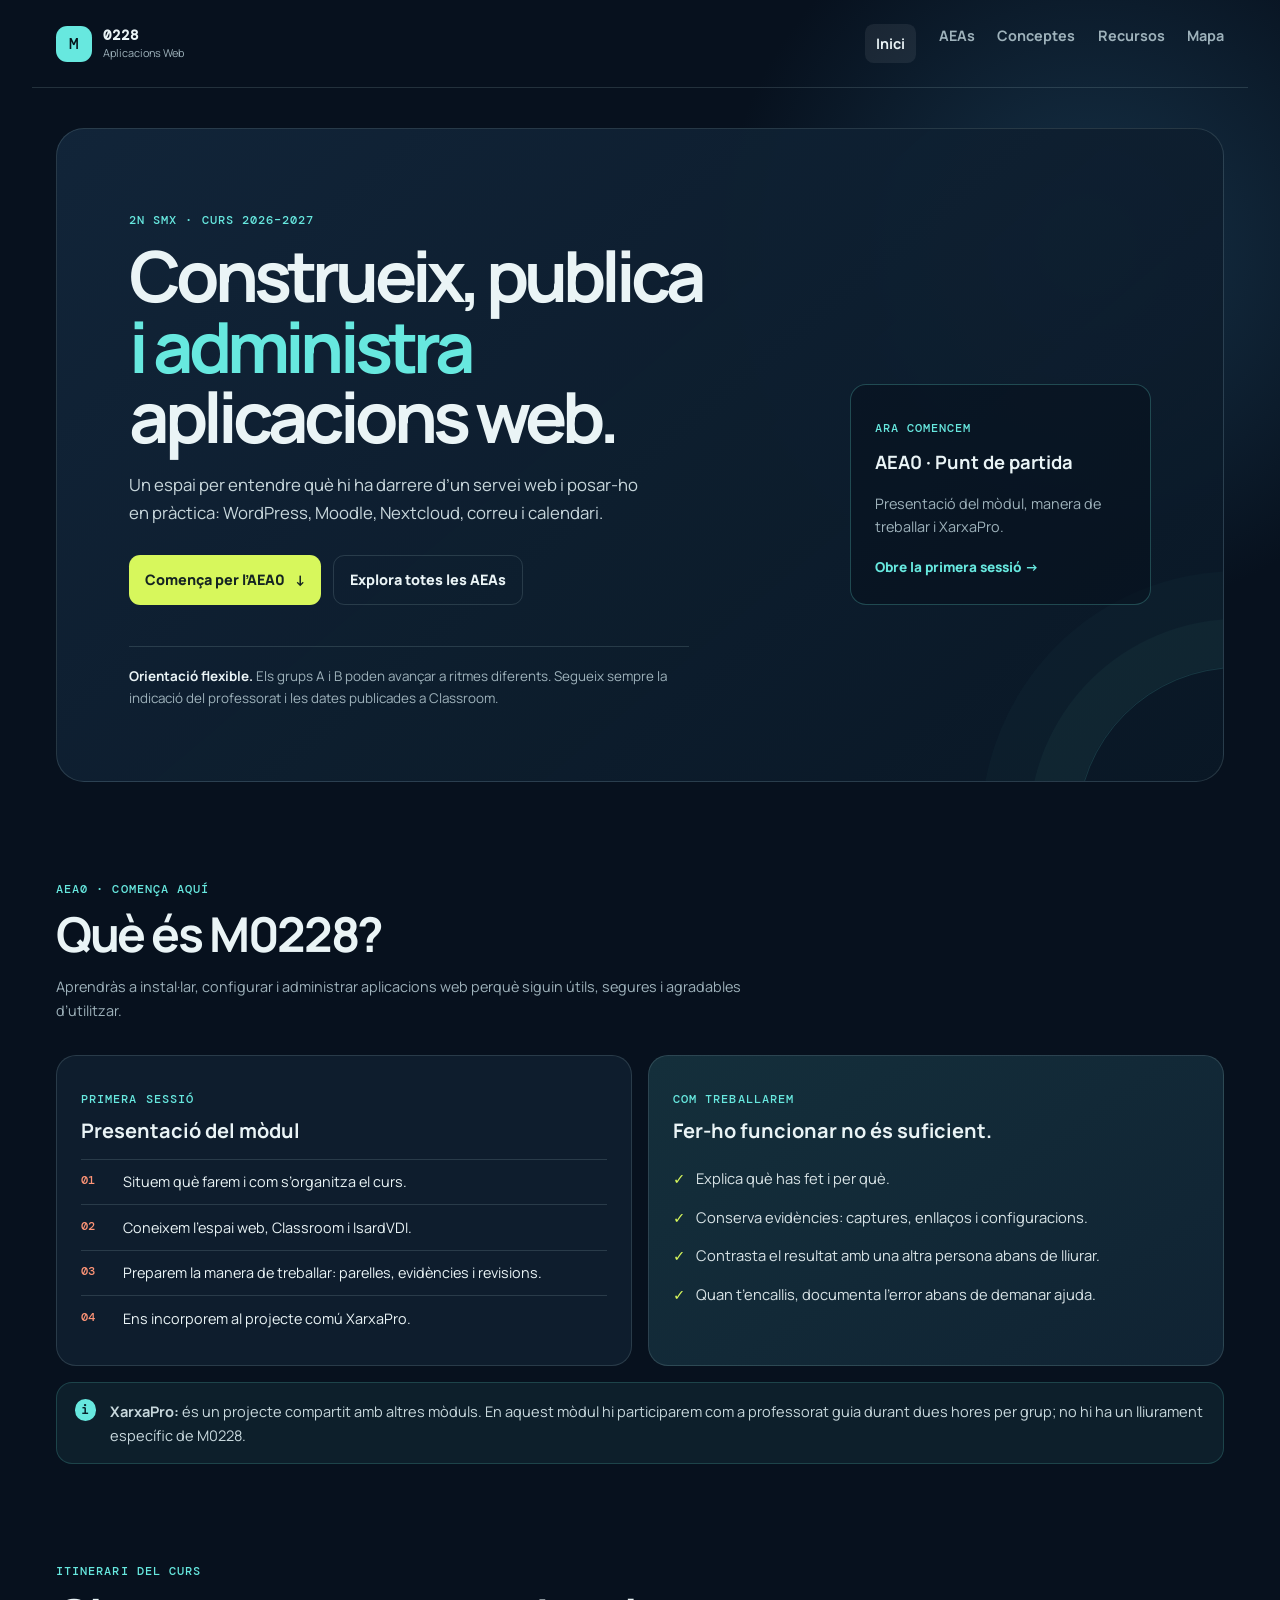
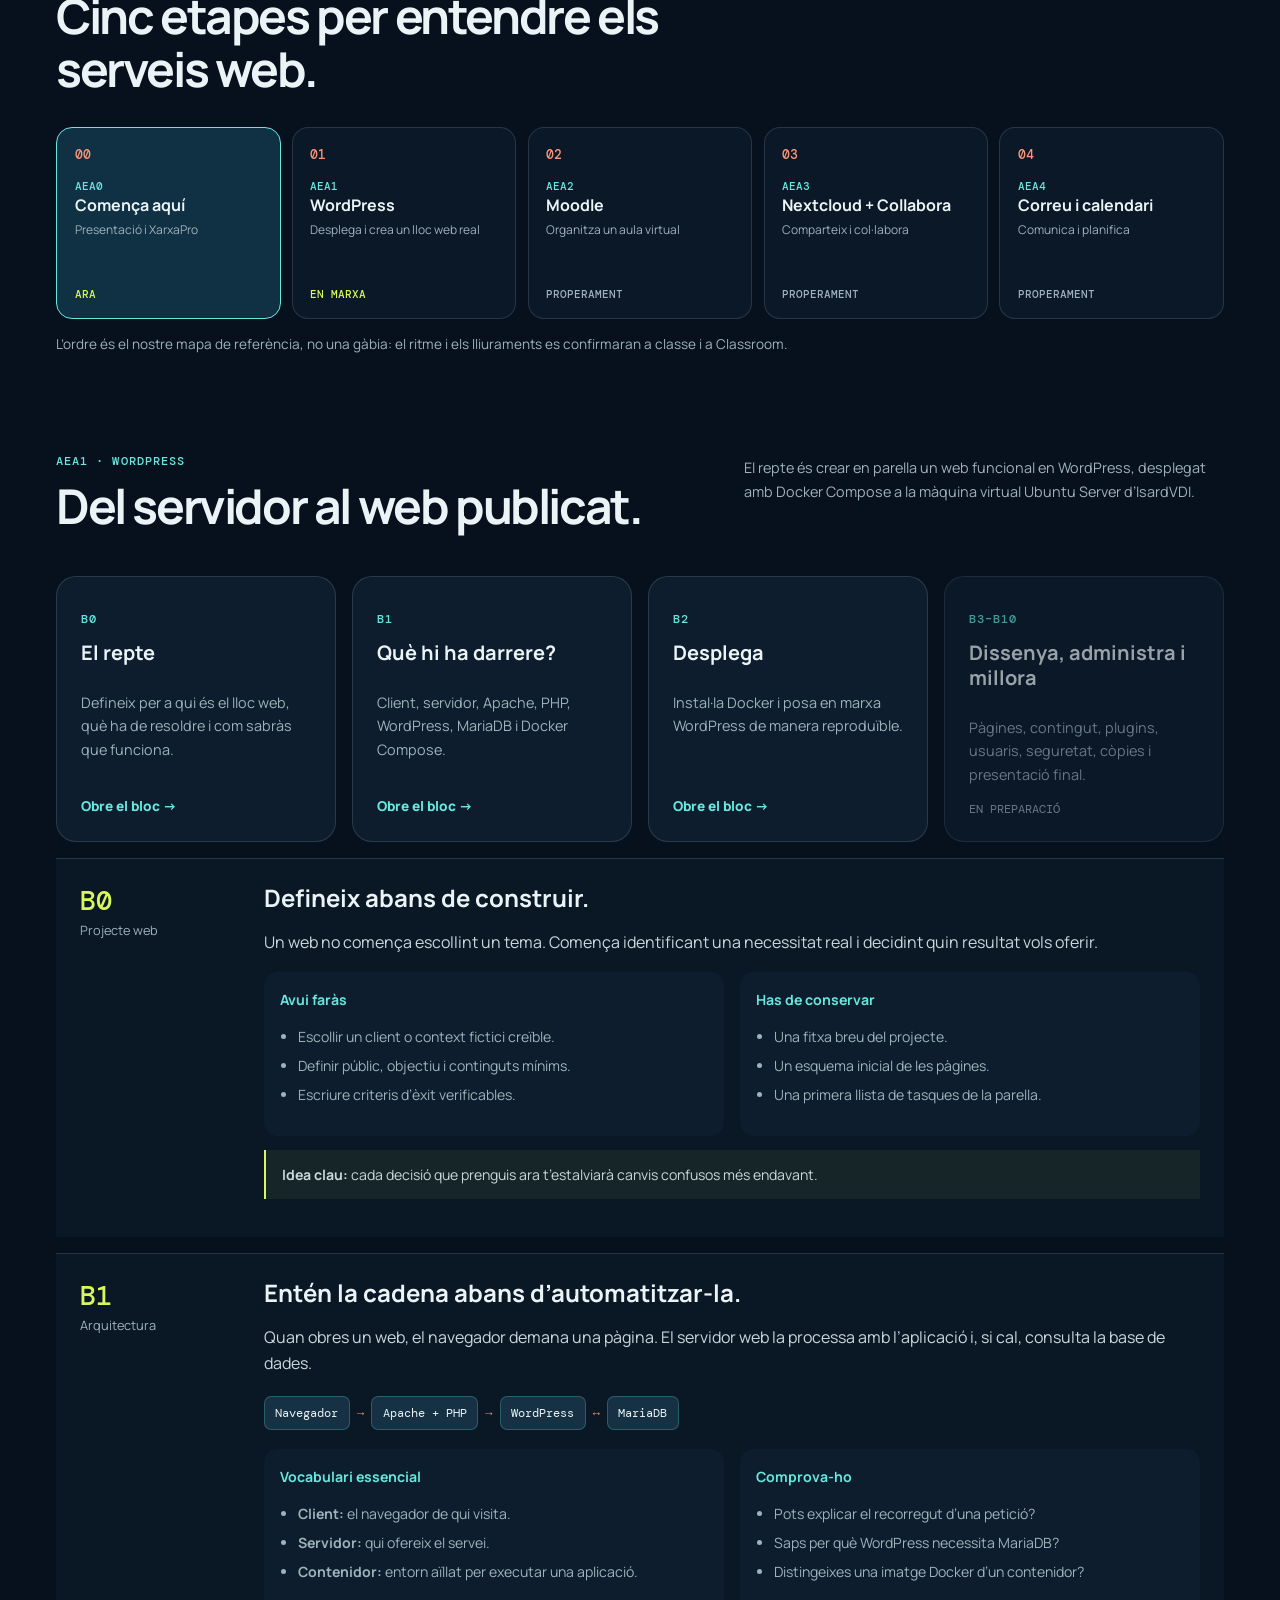
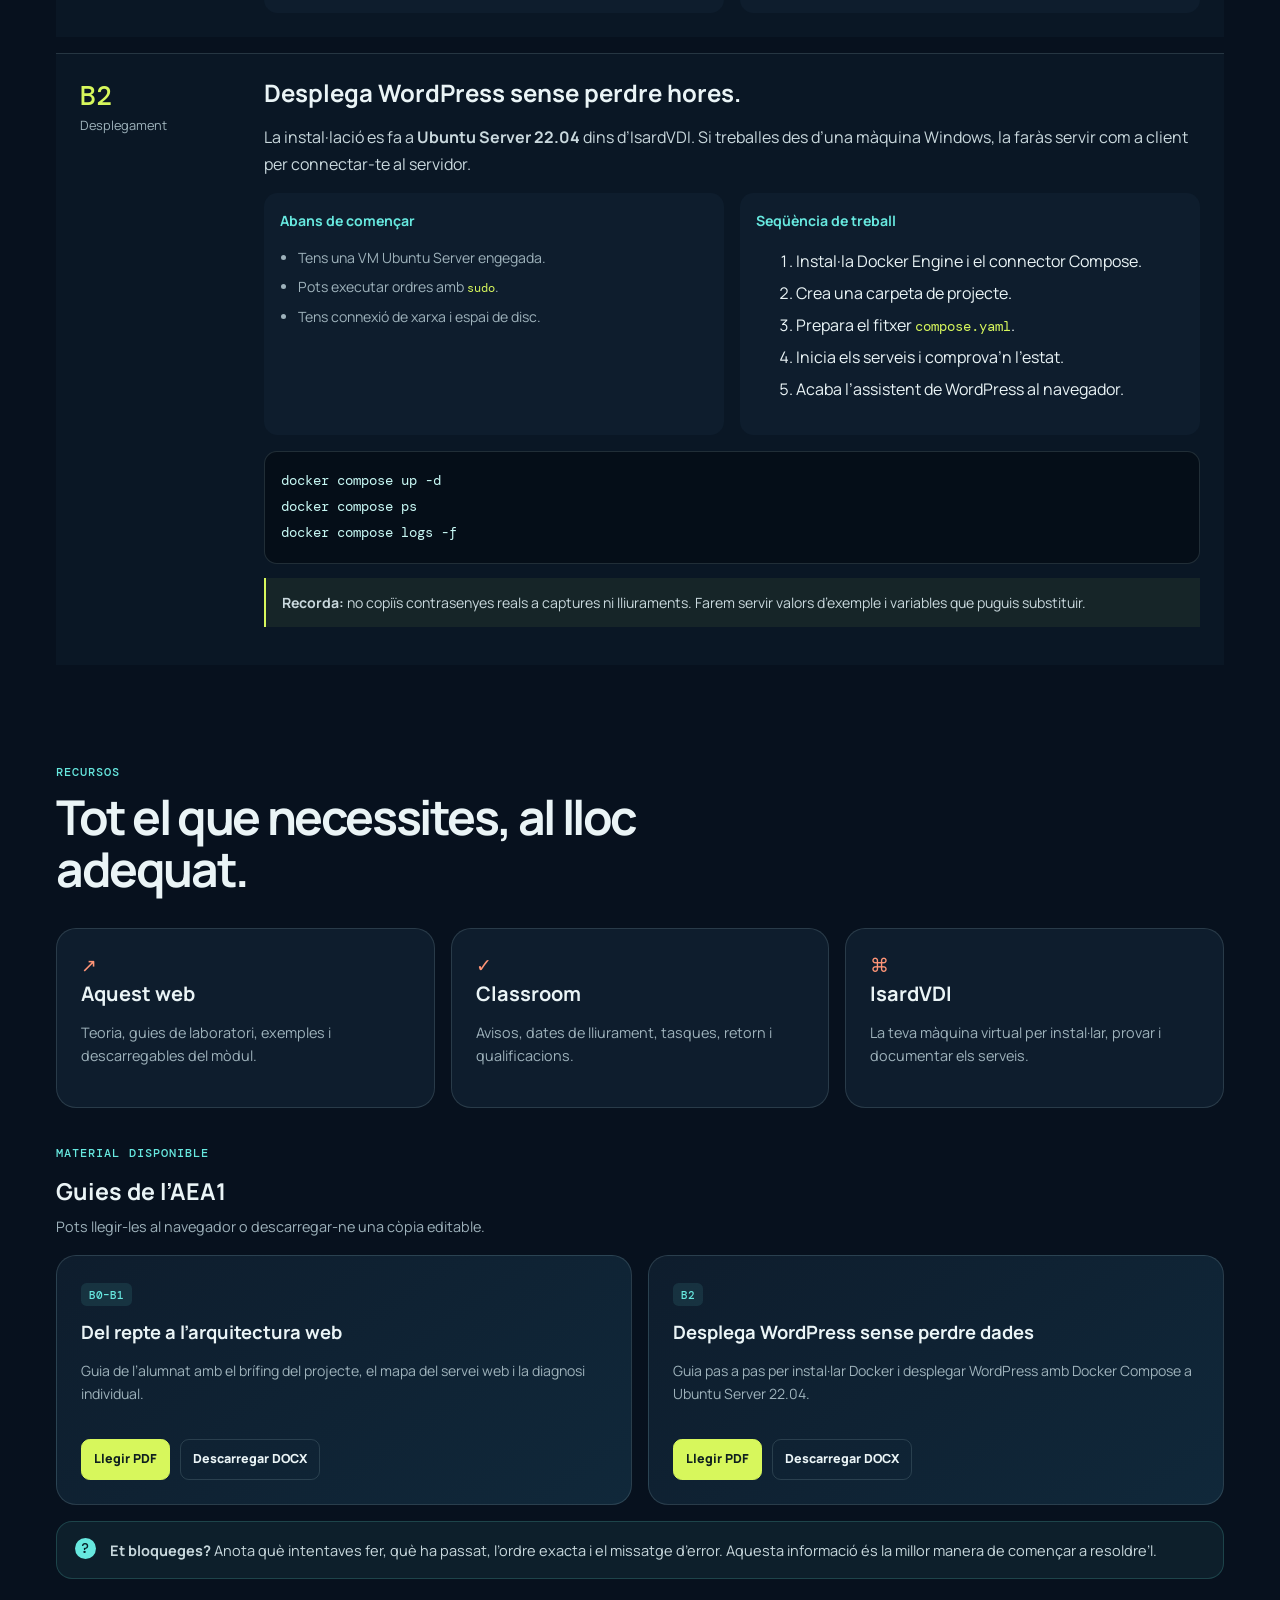
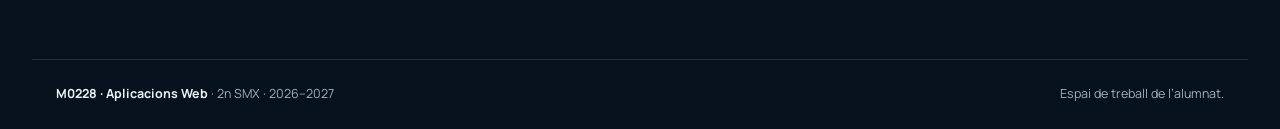
==== index.html @ b8c54862 "Add files via upload" ====
<!doctype html>
<html lang="ca">
<head>
  <meta charset="utf-8">
  <meta name="viewport" content="width=device-width, initial-scale=1">
  <meta name="description" content="M0228 Aplicacions Web · 2n SMX · curs 2026-2027.">
  <meta name="theme-color" content="#09121f">
  <title>M0228 · Aplicacions Web</title>
  <link rel="preconnect" href="https://fonts.googleapis.com">
  <link rel="preconnect" href="https://fonts.gstatic.com" crossorigin>
  <link href="https://fonts.googleapis.com/css2?family=DM+Mono:wght@400;500&family=Manrope:wght@400;500;600;700;800&display=swap" rel="stylesheet">
  <link rel="stylesheet" href="styles.css">
  <link rel="stylesheet" href="materials.css">
  <link rel="stylesheet" href="pages.css">
  <script src="app.js" defer></script>
</head>
<body>
<a class="skip-link" href="#contingut">Vés al contingut</a>
<header class="site-header">
  <a class="brand" href="index.html" aria-label="Inici M0228 Aplicacions Web"><span class="brand-mark">M</span><span><strong>0228</strong><small>Aplicacions Web</small></span></a>
  <button class="menu-button" type="button" aria-expanded="false" aria-controls="menu-principal"><span class="sr-only">Obre el menú</span><i></i><i></i></button>
  <nav id="menu-principal" class="primary-nav" aria-label="Navegació principal">
    <a href="index.html" aria-current="page">Inici</a><a href="aeas.html">AEAs</a><a href="conceptes.html">Conceptes</a><a href="recursos.html">Recursos</a><a href="mapa.html">Mapa</a>
  </nav>
</header>
<main id="contingut">
  <section id="inici" class="hero panel">
    <p class="eyebrow">2n SMX · Curs 2026–2027</p>
    <div class="hero-grid">
      <div>
        <h1>Construeix, publica<br><em>i administra</em> aplicacions web.</h1>
        <p class="lead">Un espai per entendre què hi ha darrere d’un servei web i posar-ho en pràctica: WordPress, Moodle, Nextcloud, correu i calendari.</p>
        <div class="hero-actions"><a class="button button-primary" href="#comenca">Comença per l’AEA0 <span aria-hidden="true">↓</span></a><a class="button button-quiet" href="aeas.html">Explora totes les AEAs</a></div>
      </div>
      <aside class="start-card"><p class="card-label">Ara comencem</p><h2>AEA0 · Punt de partida</h2><p>Presentació del mòdul, manera de treballar i XarxaPro.</p><a href="#comenca">Obre la primera sessió <span aria-hidden="true">→</span></a></aside>
    </div>
    <p class="notice"><strong>Orientació flexible.</strong> Els grups A i B poden avançar a ritmes diferents. Segueix sempre la indicació del professorat i les dates publicades a Classroom.</p>
  </section>

  <section id="comenca" class="section">
    <div class="section-heading"><p class="eyebrow">AEA0 · Comença aquí</p><h2>Què és M0228?</h2><p>Aprendràs a instal·lar, configurar i administrar aplicacions web perquè siguin útils, segures i agradables d’utilitzar.</p></div>
    <div class="two-columns">
      <article class="lesson-card"><p class="card-label">Primera sessió</p><h3>Presentació del mòdul</h3><ol class="steps"><li><span>01</span>Situem què farem i com s’organitza el curs.</li><li><span>02</span>Coneixem l’espai web, Classroom i IsardVDI.</li><li><span>03</span>Preparem la manera de treballar: parelles, evidències i revisions.</li><li><span>04</span>Ens incorporem al projecte comú XarxaPro.</li></ol></article>
      <article class="lesson-card contrast-card"><p class="card-label">Com treballarem</p><h3>Fer-ho funcionar no és suficient.</h3><ul class="check-list"><li>Explica què has fet i per què.</li><li>Conserva evidències: captures, enllaços i configuracions.</li><li>Contrasta el resultat amb una altra persona abans de lliurar.</li><li>Quan t’encallis, documenta l’error abans de demanar ajuda.</li></ul></article>
    </div>
    <div class="callout"><span class="callout-icon" aria-hidden="true">i</span><p><strong>XarxaPro:</strong> és un projecte compartit amb altres mòduls. En aquest mòdul hi participarem com a professorat guia durant dues hores per grup; no hi ha un lliurament específic de M0228.</p></div>
  </section>

  <section id="itinerari" class="section">
    <div class="section-heading"><p class="eyebrow">Itinerari del curs</p><h2>Cinc etapes per entendre els serveis web.</h2></div>
    <div class="itinerary">
      <article class="route-card current"><span class="route-number">00</span><div><p>AEA0</p><h3>Comença aquí</h3><small>Presentació i XarxaPro</small></div><span class="status">Ara</span></article>
      <article class="route-card"><span class="route-number">01</span><div><p>AEA1</p><h3>WordPress</h3><small>Desplega i crea un lloc web real</small></div><span class="status">En marxa</span></article>
      <article class="route-card"><span class="route-number">02</span><div><p>AEA2</p><h3>Moodle</h3><small>Organitza un aula virtual</small></div><span class="status muted">Properament</span></article>
      <article class="route-card"><span class="route-number">03</span><div><p>AEA3</p><h3>Nextcloud + Collabora</h3><small>Comparteix i col·labora</small></div><span class="status muted">Properament</span></article>
      <article class="route-card"><span class="route-number">04</span><div><p>AEA4</p><h3>Correu i calendari</h3><small>Comunica i planifica</small></div><span class="status muted">Properament</span></article>
    </div>
    <p class="subtle">L’ordre és el nostre mapa de referència, no una gàbia: el ritme i els lliuraments es confirmaran a classe i a Classroom.</p>
  </section>

  <section id="wordpress" class="section">
    <div class="section-heading split-heading"><div><p class="eyebrow">AEA1 · WordPress</p><h2>Del servidor al web publicat.</h2></div><p>El repte és crear en parella un web funcional en WordPress, desplegat amb Docker Compose a la màquina virtual Ubuntu Server d’IsardVDI.</p></div>
    <div class="module-grid">
      <article class="module-card active"><p class="card-label">B0</p><h3>El repte</h3><p>Defineix per a qui és el lloc web, què ha de resoldre i com sabràs que funciona.</p><a href="#b0">Obre el bloc →</a></article>
      <article class="module-card active"><p class="card-label">B1</p><h3>Què hi ha darrere?</h3><p>Client, servidor, Apache, PHP, WordPress, MariaDB i Docker Compose.</p><a href="#b1">Obre el bloc →</a></article>
      <article class="module-card active"><p class="card-label">B2</p><h3>Desplega</h3><p>Instal·la Docker i posa en marxa WordPress de manera reproduïble.</p><a href="#b2">Obre el bloc →</a></article>
      <article class="module-card soon"><p class="card-label">B3–B10</p><h3>Dissenya, administra i millora</h3><p>Pàgines, contingut, plugins, usuaris, seguretat, còpies i presentació final.</p><span>En preparació</span></article>
    </div>

    <article id="b0" class="learning-unit"><div class="unit-meta"><span>B0</span><p>Projecte web</p></div><div class="unit-content"><h3>Defineix abans de construir.</h3><p>Un web no comença escollint un tema. Comença identificant una necessitat real i decidint quin resultat vols oferir.</p><div class="unit-columns"><div><h4>Avui faràs</h4><ul><li>Escollir un client o context fictici creïble.</li><li>Definir públic, objectiu i continguts mínims.</li><li>Escriure criteris d’èxit verificables.</li></ul></div><div><h4>Has de conservar</h4><ul><li>Una fitxa breu del projecte.</li><li>Un esquema inicial de les pàgines.</li><li>Una primera llista de tasques de la parella.</li></ul></div></div><p class="tip"><strong>Idea clau:</strong> cada decisió que prenguis ara t’estalviarà canvis confusos més endavant.</p></div></article>
    <article id="b1" class="learning-unit"><div class="unit-meta"><span>B1</span><p>Arquitectura</p></div><div class="unit-content"><h3>Entén la cadena abans d’automatitzar-la.</h3><p>Quan obres un web, el navegador demana una pàgina. El servidor web la processa amb l’aplicació i, si cal, consulta la base de dades.</p><div class="flow"><span>Navegador</span><b>→</b><span>Apache + PHP</span><b>→</b><span>WordPress</span><b>↔</b><span>MariaDB</span></div><div class="unit-columns"><div><h4>Vocabulari essencial</h4><ul><li><strong>Client:</strong> el navegador de qui visita.</li><li><strong>Servidor:</strong> qui ofereix el servei.</li><li><strong>Contenidor:</strong> entorn aïllat per executar una aplicació.</li></ul></div><div><h4>Comprova-ho</h4><ul><li>Pots explicar el recorregut d’una petició?</li><li>Saps per què WordPress necessita MariaDB?</li><li>Distingeixes una imatge Docker d’un contenidor?</li></ul></div></div></div></article>
    <article id="b2" class="learning-unit"><div class="unit-meta"><span>B2</span><p>Desplegament</p></div><div class="unit-content"><h3>Desplega WordPress sense perdre hores.</h3><p>La instal·lació es fa a <strong>Ubuntu Server 22.04</strong> dins d’IsardVDI. Si treballes des d’una màquina Windows, la faràs servir com a client per connectar-te al servidor.</p><div class="unit-columns"><div><h4>Abans de començar</h4><ul><li>Tens una VM Ubuntu Server engegada.</li><li>Pots executar ordres amb <code>sudo</code>.</li><li>Tens connexió de xarxa i espai de disc.</li></ul></div><div><h4>Seqüència de treball</h4><ol><li>Instal·la Docker Engine i el connector Compose.</li><li>Crea una carpeta de projecte.</li><li>Prepara el fitxer <code>compose.yaml</code>.</li><li>Inicia els serveis i comprova’n l’estat.</li><li>Acaba l’assistent de WordPress al navegador.</li></ol></div></div><pre><code>docker compose up -d
docker compose ps
docker compose logs -f</code></pre><p class="tip"><strong>Recorda:</strong> no copiïs contrasenyes reals a captures ni lliuraments. Farem servir valors d’exemple i variables que puguis substituir.</p></div></article>
  </section>

  <section id="recursos" class="section">
    <div class="section-heading"><p class="eyebrow">Recursos</p><h2>Tot el que necessites, al lloc adequat.</h2></div>
    <div class="resource-grid"><article><span aria-hidden="true">↗</span><h3>Aquest web</h3><p>Teoria, guies de laboratori, exemples i descarregables del mòdul.</p></article><article><span aria-hidden="true">✓</span><h3>Classroom</h3><p>Avisos, dates de lliurament, tasques, retorn i qualificacions.</p></article><article><span aria-hidden="true">⌘</span><h3>IsardVDI</h3><p>La teva màquina virtual per instal·lar, provar i documentar els serveis.</p></article></div>
    <div class="materials-heading"><p class="eyebrow">Material disponible</p><h3>Guies de l’AEA1</h3><p>Pots llegir-les al navegador o descarregar-ne una còpia editable.</p></div>
    <div class="materials-grid">
      <article class="material-card">
        <div><span class="file-type">B0–B1</span><h3>Del repte a l’arquitectura web</h3><p>Guia de l’alumnat amb el brífing del projecte, el mapa del servei web i la diagnosi individual.</p></div>
        <div class="file-actions"><a class="view-file" href="materials/alumnat/AEA1_B0-B1_Guia_Alumnat_2026-2027.pdf" target="_blank" rel="noopener">Llegir PDF</a><a href="materials/alumnat/AEA1_B0-B1_Guia_Alumnat_2026-2027.docx" download>Descarregar DOCX</a></div>
      </article>
      <article class="material-card">
        <div><span class="file-type">B2</span><h3>Desplega WordPress sense perdre dades</h3><p>Guia pas a pas per instal·lar Docker i desplegar WordPress amb Docker Compose a Ubuntu Server 22.04.</p></div>
        <div class="file-actions"><a class="view-file" href="materials/alumnat/AEA1_B2_Docker_WordPress_Guia_Alumnat_2026-2027.pdf" target="_blank" rel="noopener">Llegir PDF</a><a href="materials/alumnat/AEA1_B2_Docker_WordPress_Guia_Alumnat_2026-2027.docx" download>Descarregar DOCX</a></div>
      </article>
    </div>
    <div class="callout"><span class="callout-icon" aria-hidden="true">?</span><p><strong>Et bloqueges?</strong> Anota què intentaves fer, què ha passat, l’ordre exacta i el missatge d’error. Aquesta informació és la millor manera de començar a resoldre’l.</p></div>
  </section>
</main>
<footer class="site-footer"><p><strong>M0228 · Aplicacions Web</strong> · 2n SMX · 2026–2027</p><p>Espai de treball de l’alumnat.</p></footer>
</body>
</html>
---- styles.css ----
:root{--ink:#eaf4f6;--muted:#9eb2bb;--deep:#07111e;--panel:#0e1d2d;--line:rgba(207,239,242,.14);--aqua:#67e8df;--lime:#d7f75c;--coral:#ff9577;--radius:1.25rem}*{box-sizing:border-box}html{scroll-behavior:smooth}body{margin:0;background:radial-gradient(circle at 85% 5%,#163248 0,transparent 23rem),var(--deep);color:var(--ink);font-family:Manrope,system-ui,sans-serif;font-size:16px;line-height:1.65}a{color:inherit}a:focus-visible,button:focus-visible{outline:3px solid var(--lime);outline-offset:4px}.skip-link{position:absolute;left:1rem;top:-4rem;background:var(--lime);color:#122023;padding:.6rem 1rem;z-index:9;border-radius:.5rem;font-weight:800}.skip-link:focus{top:1rem}.site-header{max-width:76rem;min-height:5.5rem;padding:0 1.5rem;margin:auto;display:flex;align-items:center;justify-content:space-between;border-bottom:1px solid var(--line)}.brand{display:flex;gap:.7rem;align-items:center;text-decoration:none;line-height:1.1}.brand-mark{display:grid;place-items:center;width:2.25rem;height:2.25rem;background:var(--aqua);color:#06151c;border-radius:.7rem;font-family:"DM Mono",monospace;font-weight:500}.brand strong,.brand small{display:block}.brand strong{font-family:"DM Mono",monospace;font-size:.9rem;letter-spacing:.06em}.brand small{color:var(--muted);font-size:.68rem;margin-top:.18rem}.primary-nav{display:flex;gap:1.4rem}.primary-nav a{color:var(--muted);text-decoration:none;font-size:.9rem;font-weight:700}.primary-nav a:hover{color:var(--aqua)}.menu-button{display:none}main{max-width:76rem;padding:2.5rem 1.5rem 5rem;margin:auto}.panel{background:linear-gradient(140deg,rgba(18,38,58,.96),rgba(10,24,38,.92));border:1px solid var(--line);border-radius:1.75rem}.hero{padding:clamp(1.8rem,6vw,4.5rem);overflow:hidden;position:relative}.hero:after{content:"";position:absolute;width:20rem;height:20rem;border:1px solid rgba(103,232,223,.15);border-radius:50%;right:-11rem;bottom:-13rem;box-shadow:0 0 0 3rem rgba(103,232,223,.035),0 0 0 6rem rgba(103,232,223,.02);pointer-events:none}.eyebrow,.card-label{margin:0 0:.75rem;color:var(--aqua);font:500 .74rem/1.2 "DM Mono",monospace;letter-spacing:.09em;text-transform:uppercase}.hero-grid{display:grid;grid-template-columns:minmax(0,1.6fr) minmax(16rem,.7fr);gap:2rem;align-items:end;position:relative;z-index:1}.hero h1{max-width:13ch;margin:.1rem 0 1.2rem;font-size:clamp(2.3rem,5.5vw,5rem);line-height:1;letter-spacing:-.07em}.hero h1 em{color:var(--aqua);font-style:normal}.lead{max-width:52ch;color:#c8d7dc;font-size:1.05rem}.hero-actions{display:flex;gap:.75rem;flex-wrap:wrap;margin-top:1.8rem}.button{display:inline-flex;align-items:center;gap:.6rem;padding:.75rem 1rem;border-radius:.7rem;text-decoration:none;font-weight:800;font-size:.9rem}.button-primary{background:var(--lime);color:#152422}.button-quiet{border:1px solid var(--line)}.start-card{background:rgba(5,15,25,.45);border:1px solid rgba(103,232,223,.25);padding:1.5rem;border-radius:1rem}.start-card h2{font-size:1.15rem;margin:.25rem 0}.start-card p:not(.card-label),.section-heading>p:not(.eyebrow),.module-card p:not(.card-label),.resource-grid p{color:var(--muted);font-size:.9rem}.start-card a,.module-card a{color:var(--aqua);text-decoration:none;font-size:.85rem;font-weight:800}.notice{position:relative;z-index:1;max-width:70ch;margin:2.6rem 0 0;padding-top:1.1rem;border-top:1px solid var(--line);color:var(--muted);font-size:.84rem}.notice strong{color:var(--ink)}.section{padding:5.5rem 0 0}.section-heading{max-width:43rem;margin-bottom:2rem}.section-heading h2{margin:.2rem 0 .7rem;font-size:clamp(1.8rem,4vw,3rem);line-height:1.1;letter-spacing:-.05em}.two-columns{display:grid;grid-template-columns:1fr 1fr;gap:1rem}.lesson-card,.module-card,.resource-grid article{background:var(--panel);border:1px solid var(--line);border-radius:var(--radius);padding:1.5rem}.lesson-card h3,.module-card h3,.resource-grid h3{margin:.1rem 0 .7rem;font-size:1.25rem;line-height:1.25}.contrast-card{background:linear-gradient(145deg,#142f3b,#102333)}.steps,.check-list{padding:0;margin:1rem 0 0;list-style:none}.steps li{display:grid;grid-template-columns:2rem 1fr;gap:.65rem;padding:.65rem 0;border-top:1px solid var(--line);font-size:.9rem}.steps span{color:var(--coral);font:500 .72rem "DM Mono",monospace;padding-top:.2rem}.check-list li{position:relative;padding:.45rem 0 .45rem 1.45rem;color:#d8e3e6;font-size:.92rem}.check-list li:before{content:"✓";position:absolute;left:0;color:var(--lime);font-weight:800}.callout{display:flex;gap:.85rem;margin-top:1rem;padding:1rem 1.1rem;color:#c8d8dd;background:rgba(103,232,223,.065);border:1px solid rgba(103,232,223,.18);border-radius:1rem;font-size:.91rem}.callout p{margin:0}.callout-icon{flex:0 0 1.35rem;height:1.35rem;display:grid;place-items:center;border-radius:50%;background:var(--aqua);color:#08202a;font:500 .85rem "DM Mono",monospace}.itinerary{display:grid;grid-template-columns:repeat(5,1fr);gap:.7rem}.route-card{min-height:12rem;padding:1.1rem;background:rgba(14,29,45,.68);border:1px solid var(--line);border-radius:1rem;display:flex;flex-direction:column}.route-card.current{border-color:var(--aqua);background:#103044}.route-number{color:var(--coral);font:500 .8rem "DM Mono",monospace}.route-card p{color:var(--aqua);font:500 .68rem "DM Mono",monospace;margin:1rem 0 .15rem}.route-card h3{font-size:1rem;margin:0;line-height:1.25}.route-card small,.subtle{color:var(--muted);margin-top:.45rem;font-size:.75rem;line-height:1.35}.status{margin-top:auto;color:var(--lime);font:500 .67rem "DM Mono",monospace;text-transform:uppercase}.status.muted{color:var(--muted)}.subtle{margin:1rem 0 0;font-size:.85rem}.split-heading{display:flex;justify-content:space-between;gap:2rem;max-width:none}.split-heading>p{max-width:30rem}.module-grid{display:grid;grid-template-columns:repeat(4,1fr);gap:1rem}.module-card{min-height:16rem;display:flex;flex-direction:column}.module-card a,.module-card span:last-child{margin-top:auto}.module-card.soon{opacity:.64}.module-card.soon span:last-child{color:var(--muted);font:.73rem "DM Mono",monospace;text-transform:uppercase}.learning-unit{display:grid;grid-template-columns:10rem 1fr;gap:1.5rem;margin-top:1rem;padding:1.5rem;background:rgba(14,29,45,.53);border-top:1px solid var(--line)}.unit-meta span{color:var(--lime);font:500 1.7rem "DM Mono",monospace}.unit-meta p{color:var(--muted);margin:.1rem 0;font-size:.8rem}.unit-content h3{margin:0;font-size:1.5rem;line-height:1.25}.unit-content>p{color:#c9d8dd}.unit-columns{display:grid;grid-template-columns:1fr 1fr;gap:1rem}.unit-columns>div{padding:1rem;background:var(--panel);border-radius:.85rem}.unit-columns h4{margin:0;color:var(--aqua);font-size:.88rem}.unit-columns ul{color:var(--muted);padding-left:1.15rem;font-size:.88rem}.unit-columns li{margin:.35rem 0}.flow{display:flex;align-items:center;flex-wrap:wrap;gap:.45rem;margin:1.2rem 0;font:.75rem "DM Mono",monospace}.flow span{padding:.5rem .65rem;background:#153143;border:1px solid rgba(103,232,223,.25);border-radius:.45rem}.flow b{color:var(--coral)}.tip{padding:.8rem 1rem;border-left:2px solid var(--lime);background:rgba(215,247,92,.06);font-size:.88rem}code{font-family:"DM Mono",monospace;font-size:.85em;color:var(--lime)}pre{margin:1rem 0 0;padding:1rem;overflow:auto;background:#050e18;border:1px solid var(--line);border-radius:.8rem}pre code{color:#c8f9f5;line-height:1.8}.resource-grid{display:grid;grid-template-columns:repeat(3,1fr);gap:1rem}.resource-grid article>span{color:var(--coral);font:500 1.2rem "DM Mono",monospace}.site-footer{max-width:76rem;margin:auto;padding:1.5rem;border-top:1px solid var(--line);color:var(--muted);font-size:.78rem;display:flex;justify-content:space-between;gap:1rem}.site-footer p{margin:0}.site-footer strong{color:var(--ink)}.sr-only{position:absolute;width:1px;height:1px;padding:0;margin:-1px;overflow:hidden;clip:rect(0,0,0,0);white-space:nowrap;border:0}@media(max-width:800px){.hero-grid,.split-heading,.two-columns,.unit-columns{grid-template-columns:1fr;display:grid}.itinerary{grid-template-columns:repeat(2,1fr)}.route-card{min-height:9rem}.module-grid{grid-template-columns:repeat(2,1fr)}.learning-unit{grid-template-columns:1fr;gap:.75rem}.unit-meta{display:flex;gap:.65rem;align-items:baseline}.unit-meta p{margin:0}.site-footer{display:block}.site-footer p+p{margin-top:.4rem}}@media(max-width:600px){.site-header{min-height:4.75rem;padding:0 1rem;position:relative}.menu-button{display:flex;flex-direction:column;gap:.35rem;justify-content:center;align-items:center;width:2.75rem;height:2.5rem;background:transparent;border:1px solid var(--line);border-radius:.6rem}.menu-button i{width:1rem;height:1px;background:var(--ink)}.primary-nav{position:absolute;left:1rem;right:1rem;top:4.5rem;padding:1rem;background:#102235;border:1px solid var(--line);border-radius:.8rem;display:none;flex-direction:column;z-index:5}.primary-nav.open{display:flex}.primary-nav a{padding:.35rem}.hero{padding:1.5rem}.hero h1{font-size:2.55rem}.hero-actions{display:grid}.button{justify-content:center}.module-grid,.resource-grid,.itinerary{grid-template-columns:1fr}.section{padding-top:4rem}main{padding:1.5rem 1rem 4rem}}@media(prefers-reduced-motion:reduce){html{scroll-behavior:auto}*,*:before,*:after{transition:none!important;animation:none!important}}
---- materials.css ----
.materials-heading{margin:2.4rem 0 1rem}.materials-heading h3{margin:0;font-size:1.45rem}.materials-heading>p:last-child{margin:.3rem 0 0;color:var(--muted);font-size:.9rem}.materials-grid{display:grid;grid-template-columns:repeat(2,1fr);gap:1rem}.material-card{min-height:15rem;padding:1.5rem;background:linear-gradient(145deg,var(--panel),#10283a);border:1px solid var(--line);border-radius:var(--radius);display:flex;flex-direction:column;justify-content:space-between}.file-type{display:inline-block;margin-bottom:.85rem;padding:.28rem .5rem;border-radius:.35rem;background:rgba(103,232,223,.1);color:var(--aqua);font:500 .7rem "DM Mono",monospace}.material-card h3{margin:0;font-size:1.15rem;line-height:1.35}.material-card p{color:var(--muted);font-size:.88rem}.file-actions{display:flex;gap:.65rem;flex-wrap:wrap;margin-top:1.2rem}.file-actions a{padding:.58rem .75rem;border:1px solid var(--line);border-radius:.55rem;color:var(--ink);font-size:.78rem;font-weight:800;text-decoration:none}.file-actions a:hover{border-color:var(--aqua);color:var(--aqua)}.file-actions .view-file{background:var(--lime);border-color:var(--lime);color:#10201f}.file-actions .view-file:hover{background:#e3ff84;color:#10201f}@media(max-width:600px){.materials-grid{grid-template-columns:1fr}.material-card{min-height:auto}}
---- pages.css ----
.primary-nav a[aria-current="page"]{color:var(--ink);background:rgba(255,255,255,.07);padding:.45rem .7rem;border-radius:.55rem}.page-intro{padding:clamp(2rem,6vw,4.5rem) 0 2rem;max-width:54rem}.page-intro h1{margin:.15rem 0 1rem;font-size:clamp(2.4rem,6vw,5rem);line-height:1;letter-spacing:-.065em}.page-intro h1 em{color:var(--aqua);font-style:normal}.page-intro .lead{max-width:60ch}.page-section{padding:2rem 0 3.5rem}.page-section+.page-section{border-top:1px solid var(--line)}.section-top{display:flex;justify-content:space-between;align-items:end;gap:2rem;margin-bottom:1.4rem}.section-top h2{margin:.2rem 0;font-size:clamp(1.6rem,4vw,2.6rem);line-height:1.1;letter-spacing:-.045em}.section-top>p{max-width:34rem;margin:0;color:var(--muted);font-size:.9rem}.aea-grid{display:grid;grid-template-columns:repeat(2,1fr);gap:1rem}.aea-card{position:relative;padding:1.5rem;background:var(--panel);border:1px solid var(--line);border-radius:var(--radius)}.aea-card:first-child{grid-column:1/-1}.aea-card.is-current{border-color:rgba(103,232,223,.55);background:linear-gradient(145deg,#123247,#0d2032)}.aea-card header{display:flex;justify-content:space-between;gap:1rem;align-items:start}.aea-code{color:var(--aqua);font:500 .74rem "DM Mono",monospace;letter-spacing:.08em;text-transform:uppercase}.aea-hours{color:var(--coral);font:500 .72rem "DM Mono",monospace}.aea-card h2{margin:.55rem 0 .6rem;font-size:1.45rem;line-height:1.2}.aea-card>p,.block-card p,.concept-card p,.empty-state p{color:var(--muted);font-size:.9rem}.aea-actions{display:flex;gap:.55rem;flex-wrap:wrap;margin-top:1.2rem}.aea-actions a{padding:.55rem .75rem;border:1px solid var(--line);border-radius:.55rem;text-decoration:none;font-size:.78rem;font-weight:800}.aea-actions a:first-child{background:var(--lime);border-color:var(--lime);color:#14211f}.block-grid,.concept-grid,.presentation-grid{display:grid;grid-template-columns:repeat(3,1fr);gap:1rem}.block-card,.concept-card,.empty-state{padding:1.25rem;background:rgba(14,29,45,.72);border:1px solid var(--line);border-radius:1rem}.block-card h3,.concept-card h2,.empty-state h3{margin:.35rem 0 .55rem;font-size:1.05rem;line-height:1.3}.block-card .file-actions{margin-top:1rem}.concept-card dt{color:var(--aqua);font-weight:800}.concept-card dd{margin:.35rem 0 0;color:var(--muted);font-size:.88rem}.map-list{list-style:none;margin:0;padding:0;border-top:1px solid var(--line)}.map-list li{display:grid;grid-template-columns:5rem 1fr 5rem;gap:1rem;padding:1.25rem .25rem;border-bottom:1px solid var(--line);align-items:start}.map-list b{color:var(--aqua);font:500 .8rem "DM Mono",monospace}.map-list strong{display:block}.map-list span span{display:block;color:var(--muted);font-size:.85rem;margin-top:.2rem}.map-list em{color:var(--coral);font:500 .72rem "DM Mono",monospace;text-align:right;font-style:normal}.resource-note{margin-top:1rem;color:var(--muted);font-size:.86rem}.empty-state{border-style:dashed}.empty-state .file-type{display:inline-block}.breadcrumb{display:flex;gap:.5rem;color:var(--muted);font-size:.78rem}.breadcrumb a{text-decoration:none}.breadcrumb span{color:var(--aqua)}@media(max-width:800px){.block-grid,.concept-grid,.presentation-grid{grid-template-columns:repeat(2,1fr)}}@media(max-width:600px){.primary-nav a[aria-current="page"]{padding:.35rem}.aea-grid,.block-grid,.concept-grid,.presentation-grid{grid-template-columns:1fr}.aea-card:first-child{grid-column:auto}.section-top{display:block}.section-top>p{margin-top:.6rem}.map-list li{grid-template-columns:4rem 1fr}.map-list em{grid-column:2;text-align:left}.page-intro{padding-top:2.5rem}}
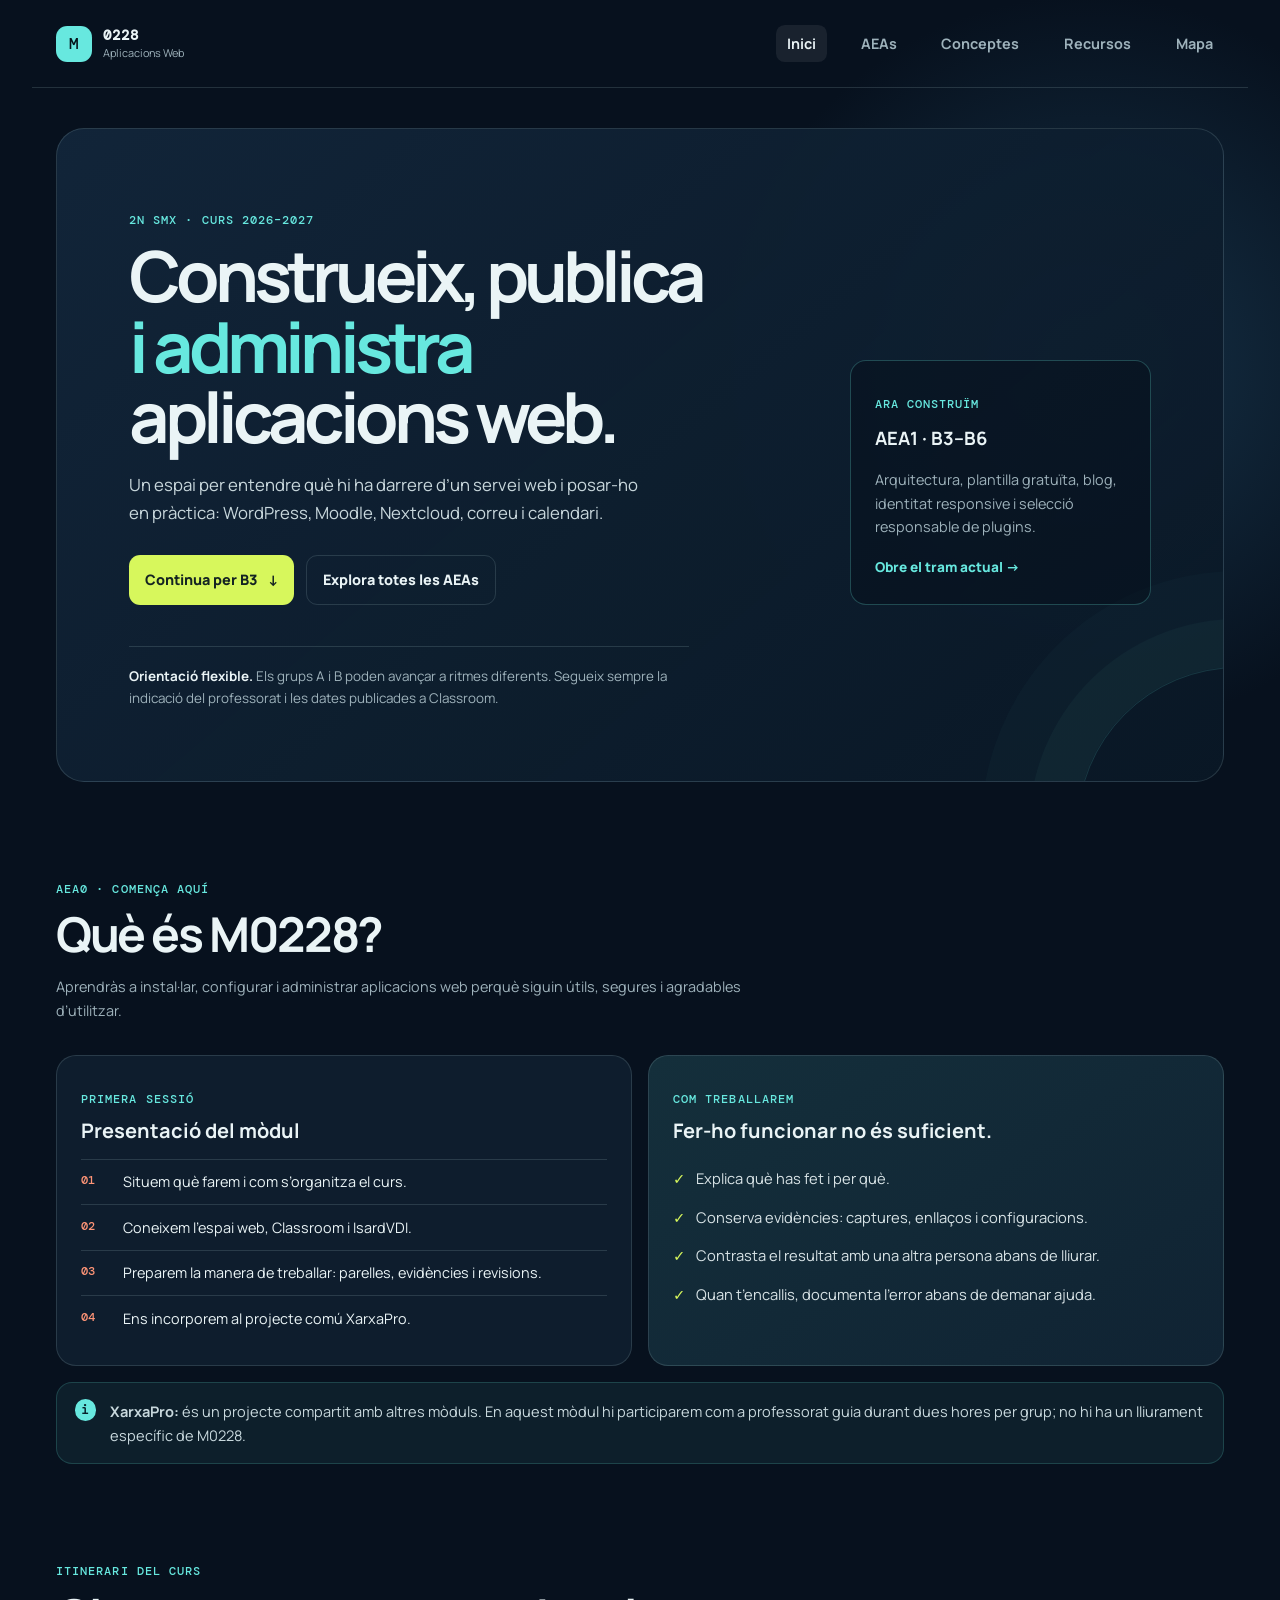
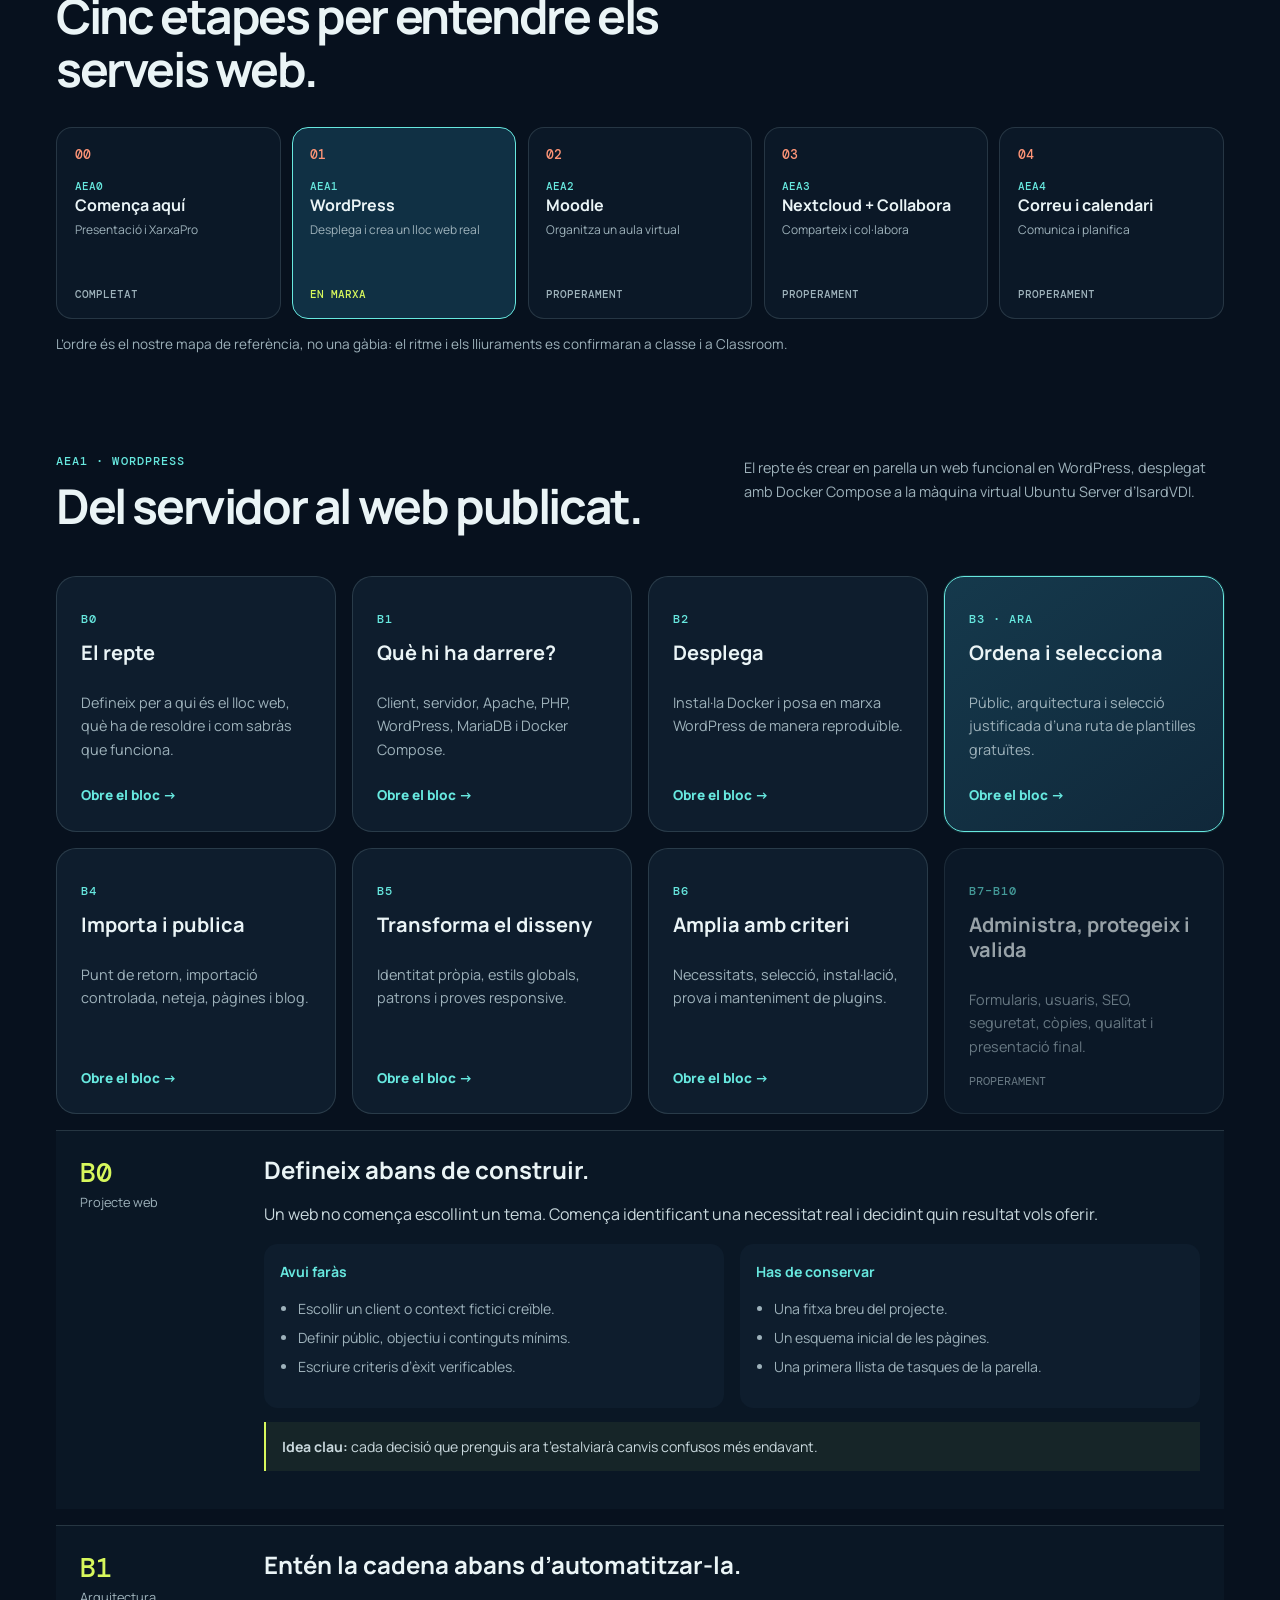
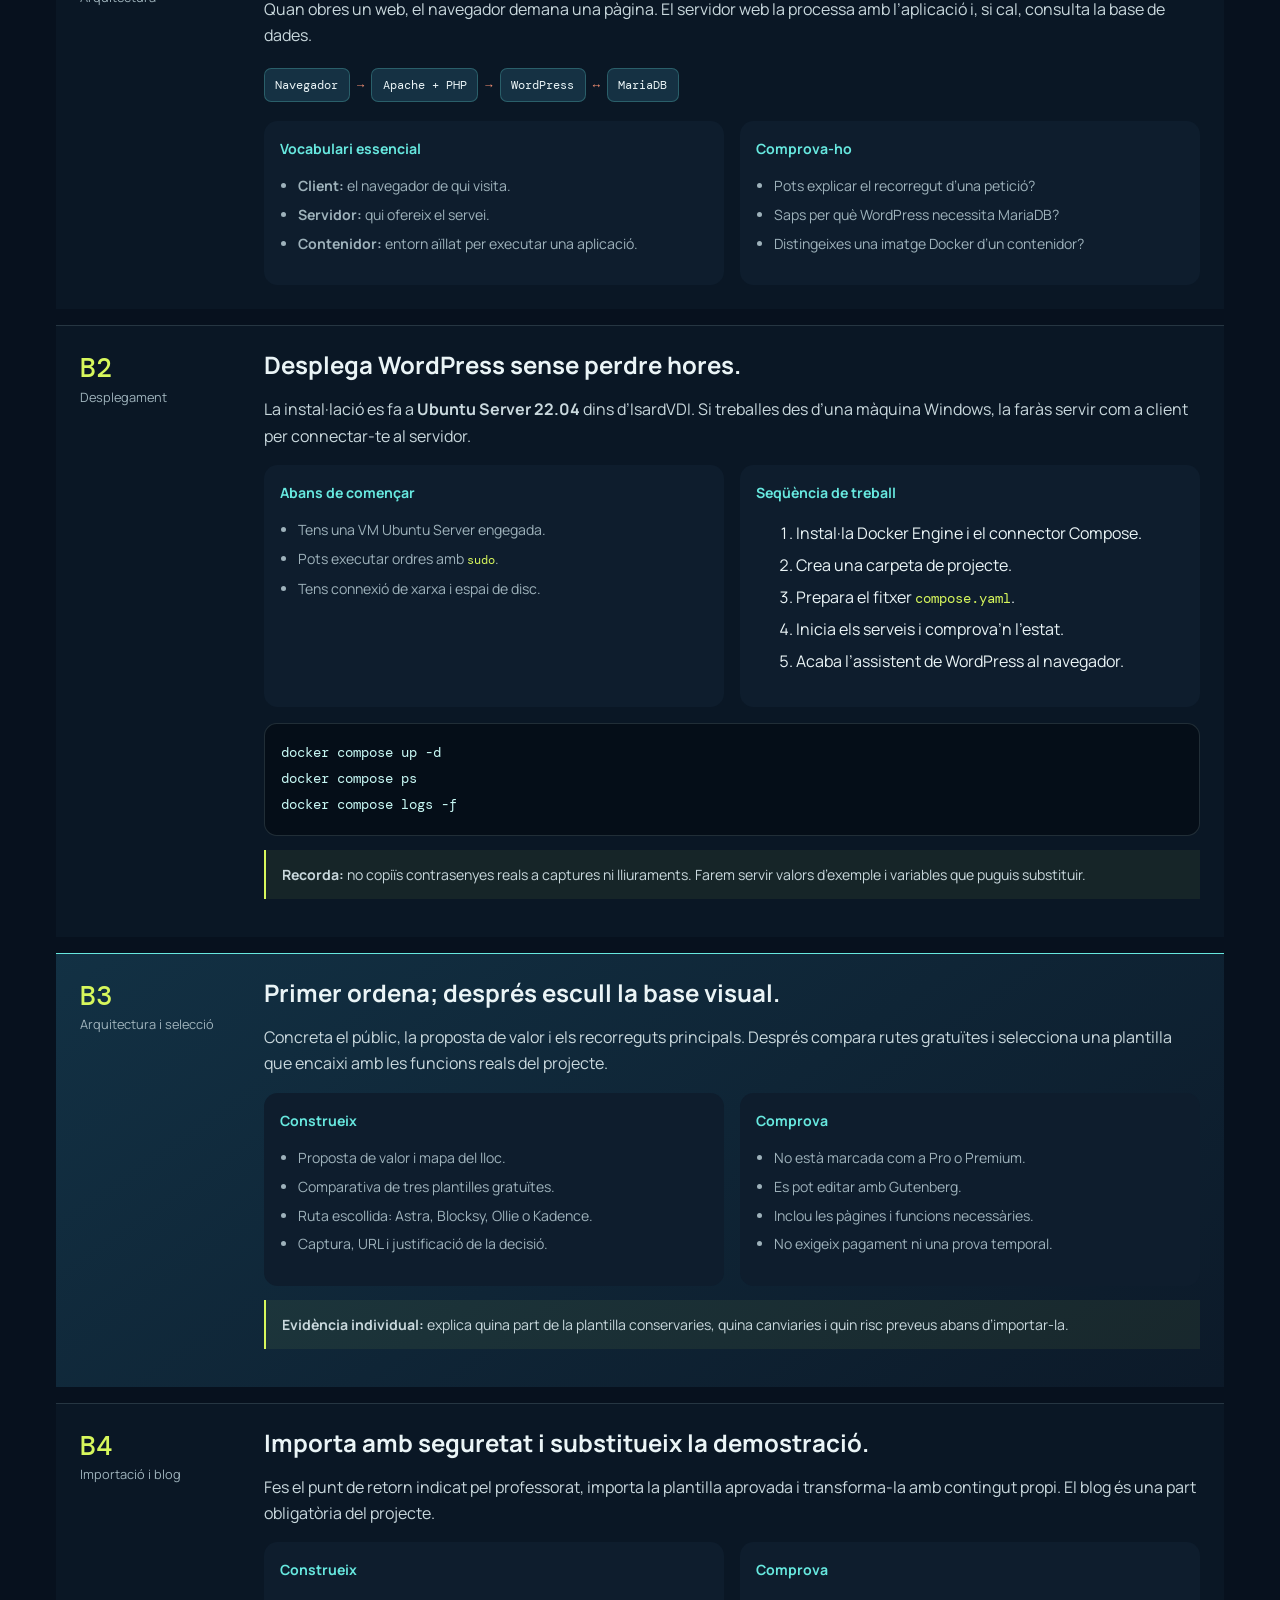
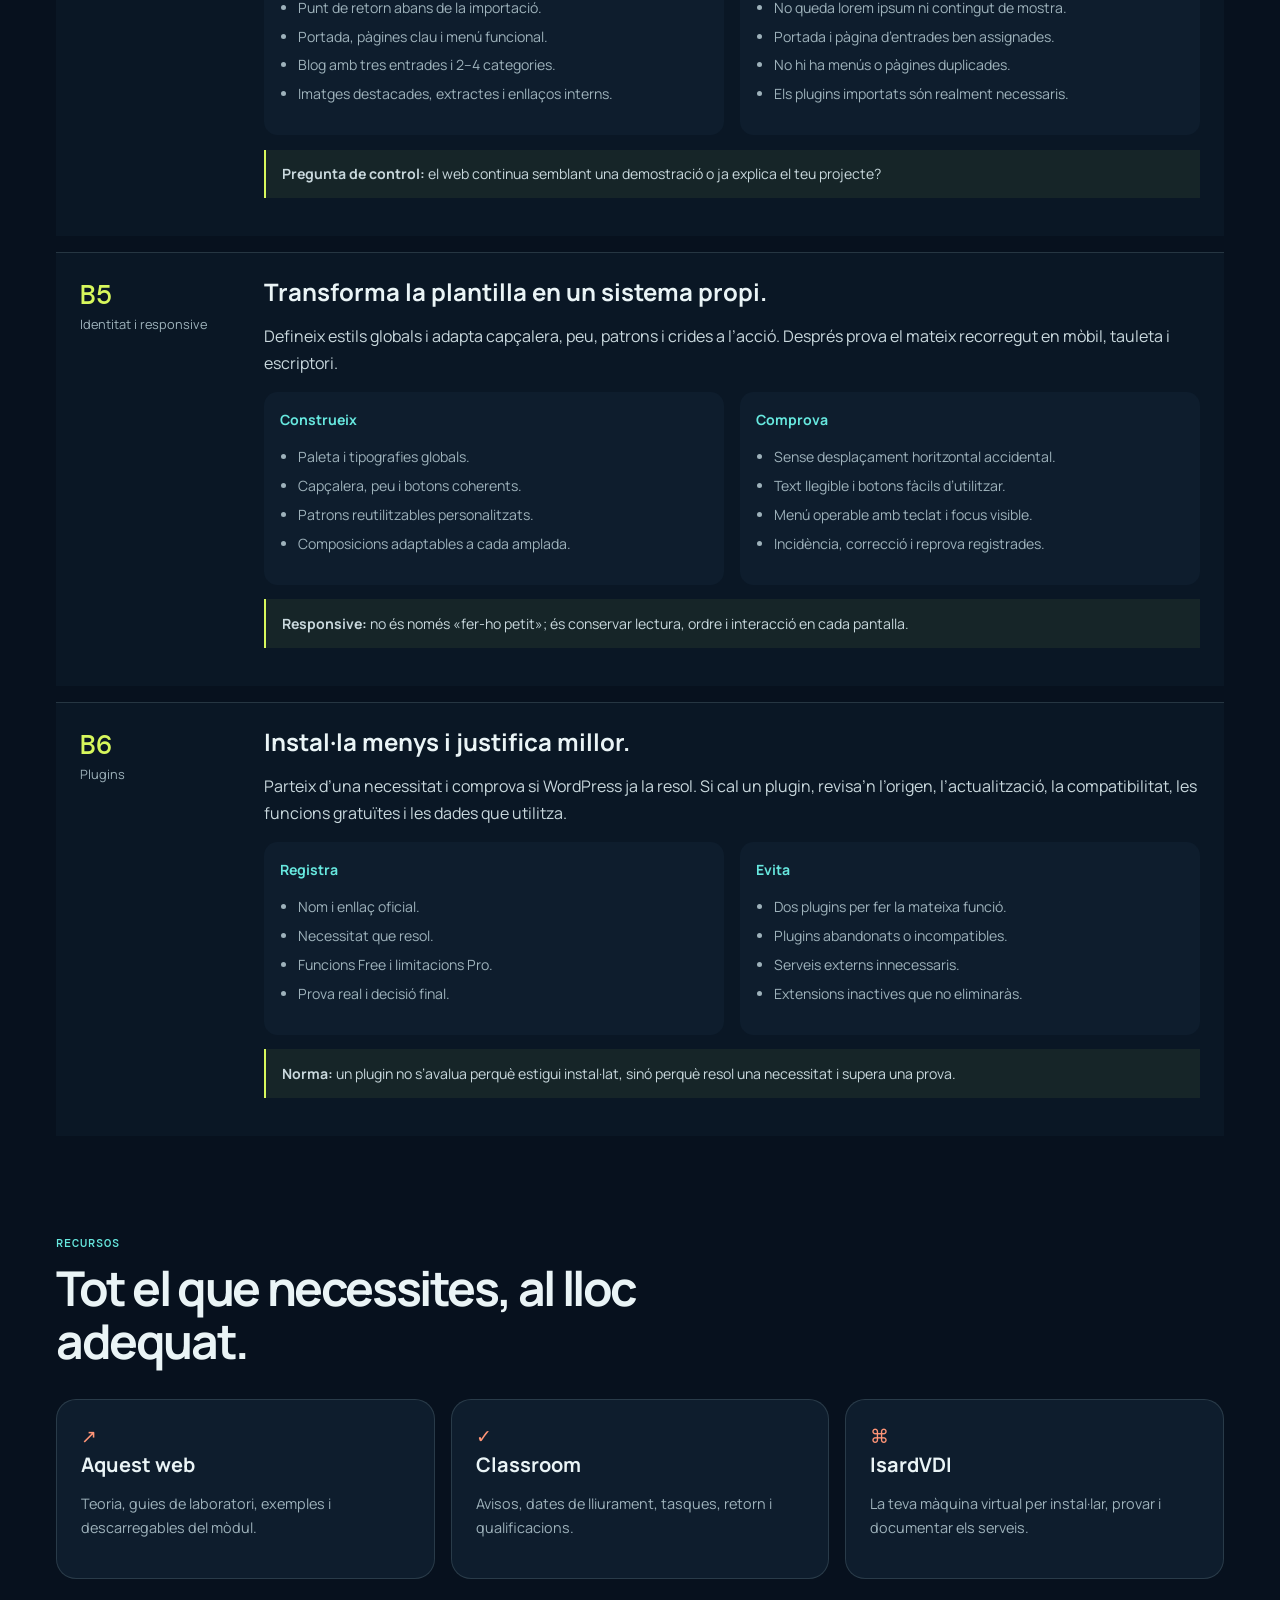
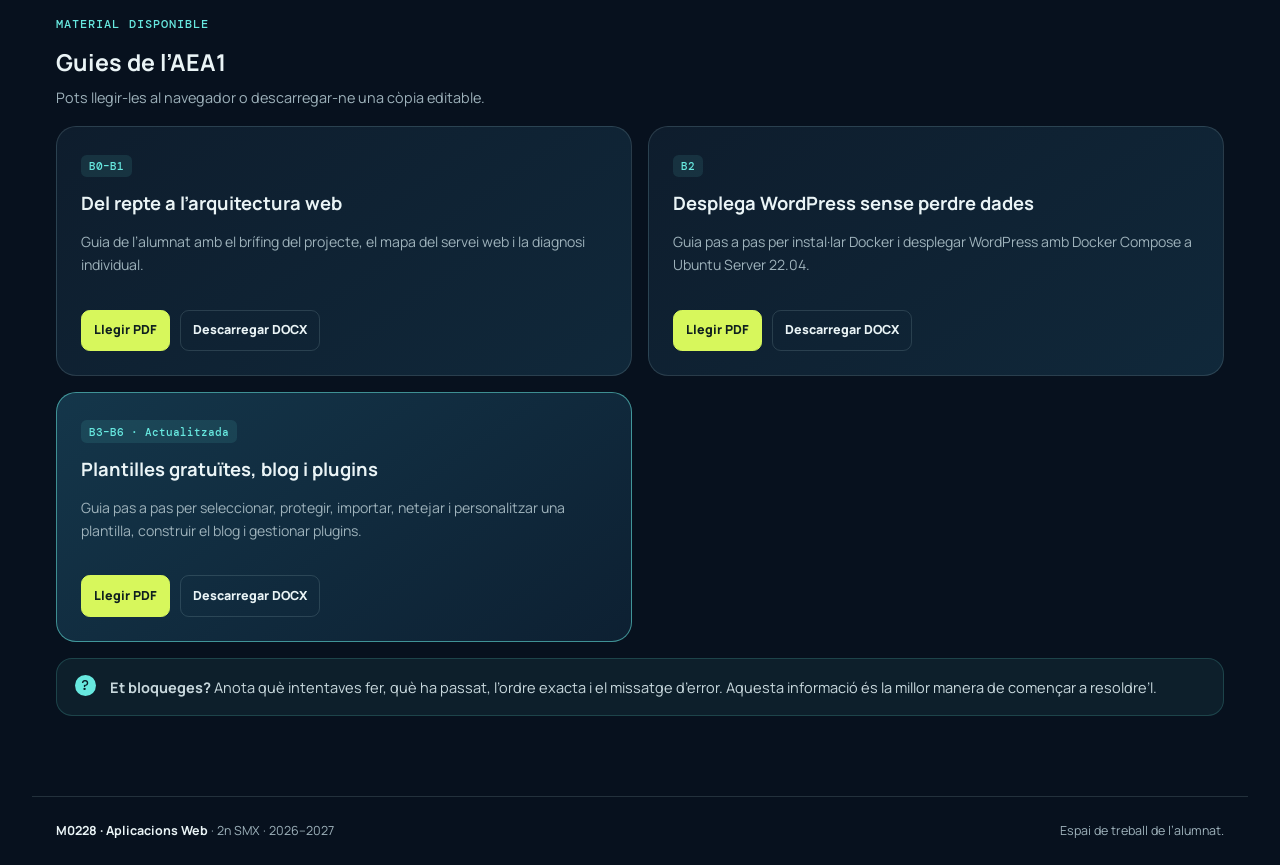
==== commit 528d78b2: "Add files via upload" ====
--- a/index.html
+++ b/index.html
@@ -11,7 +11,8 @@
   <link href="https://fonts.googleapis.com/css2?family=DM+Mono:wght@400;500&family=Manrope:wght@400;500;600;700;800&display=swap" rel="stylesheet">
   <link rel="stylesheet" href="styles.css">
   <link rel="stylesheet" href="materials.css">
-  <link rel="stylesheet" href="pages.css">
+  <link rel="stylesheet" href="pages.css"><link rel="stylesheet" href="navigation-alignment.css">
+  <link rel="stylesheet" href="progress.css">
   <script src="app.js" defer></script>
 </head>
 <body>
@@ -30,9 +31,9 @@
       <div>
         <h1>Construeix, publica<br><em>i administra</em> aplicacions web.</h1>
         <p class="lead">Un espai per entendre què hi ha darrere d’un servei web i posar-ho en pràctica: WordPress, Moodle, Nextcloud, correu i calendari.</p>
-        <div class="hero-actions"><a class="button button-primary" href="#comenca">Comença per l’AEA0 <span aria-hidden="true">↓</span></a><a class="button button-quiet" href="aeas.html">Explora totes les AEAs</a></div>
+        <div class="hero-actions"><a class="button button-primary" href="#b3">Continua per B3 <span aria-hidden="true">↓</span></a><a class="button button-quiet" href="aeas.html">Explora totes les AEAs</a></div>
       </div>
-      <aside class="start-card"><p class="card-label">Ara comencem</p><h2>AEA0 · Punt de partida</h2><p>Presentació del mòdul, manera de treballar i XarxaPro.</p><a href="#comenca">Obre la primera sessió <span aria-hidden="true">→</span></a></aside>
+      <aside class="start-card"><p class="card-label">Ara construïm</p><h2>AEA1 · B3–B6</h2><p>Arquitectura, plantilla gratuïta, blog, identitat responsive i selecció responsable de plugins.</p><a href="#b3">Obre el tram actual <span aria-hidden="true">→</span></a></aside>
     </div>
     <p class="notice"><strong>Orientació flexible.</strong> Els grups A i B poden avançar a ritmes diferents. Segueix sempre la indicació del professorat i les dates publicades a Classroom.</p>
   </section>
@@ -49,8 +50,8 @@
   <section id="itinerari" class="section">
     <div class="section-heading"><p class="eyebrow">Itinerari del curs</p><h2>Cinc etapes per entendre els serveis web.</h2></div>
     <div class="itinerary">
-      <article class="route-card current"><span class="route-number">00</span><div><p>AEA0</p><h3>Comença aquí</h3><small>Presentació i XarxaPro</small></div><span class="status">Ara</span></article>
-      <article class="route-card"><span class="route-number">01</span><div><p>AEA1</p><h3>WordPress</h3><small>Desplega i crea un lloc web real</small></div><span class="status">En marxa</span></article>
+      <article class="route-card"><span class="route-number">00</span><div><p>AEA0</p><h3>Comença aquí</h3><small>Presentació i XarxaPro</small></div><span class="status muted">Completat</span></article>
+      <article class="route-card current"><span class="route-number">01</span><div><p>AEA1</p><h3>WordPress</h3><small>Desplega i crea un lloc web real</small></div><span class="status">En marxa</span></article>
       <article class="route-card"><span class="route-number">02</span><div><p>AEA2</p><h3>Moodle</h3><small>Organitza un aula virtual</small></div><span class="status muted">Properament</span></article>
       <article class="route-card"><span class="route-number">03</span><div><p>AEA3</p><h3>Nextcloud + Collabora</h3><small>Comparteix i col·labora</small></div><span class="status muted">Properament</span></article>
       <article class="route-card"><span class="route-number">04</span><div><p>AEA4</p><h3>Correu i calendari</h3><small>Comunica i planifica</small></div><span class="status muted">Properament</span></article>
@@ -64,7 +65,11 @@
       <article class="module-card active"><p class="card-label">B0</p><h3>El repte</h3><p>Defineix per a qui és el lloc web, què ha de resoldre i com sabràs que funciona.</p><a href="#b0">Obre el bloc →</a></article>
       <article class="module-card active"><p class="card-label">B1</p><h3>Què hi ha darrere?</h3><p>Client, servidor, Apache, PHP, WordPress, MariaDB i Docker Compose.</p><a href="#b1">Obre el bloc →</a></article>
       <article class="module-card active"><p class="card-label">B2</p><h3>Desplega</h3><p>Instal·la Docker i posa en marxa WordPress de manera reproduïble.</p><a href="#b2">Obre el bloc →</a></article>
-      <article class="module-card soon"><p class="card-label">B3–B10</p><h3>Dissenya, administra i millora</h3><p>Pàgines, contingut, plugins, usuaris, seguretat, còpies i presentació final.</p><span>En preparació</span></article>
+      <article class="module-card active is-current"><p class="card-label">B3 · Ara</p><h3>Ordena i selecciona</h3><p>Públic, arquitectura i selecció justificada d’una ruta de plantilles gratuïtes.</p><a href="#b3">Obre el bloc →</a></article>
+      <article class="module-card active"><p class="card-label">B4</p><h3>Importa i publica</h3><p>Punt de retorn, importació controlada, neteja, pàgines i blog.</p><a href="#b4">Obre el bloc →</a></article>
+      <article class="module-card active"><p class="card-label">B5</p><h3>Transforma el disseny</h3><p>Identitat pròpia, estils globals, patrons i proves responsive.</p><a href="#b5">Obre el bloc →</a></article>
+      <article class="module-card active"><p class="card-label">B6</p><h3>Amplia amb criteri</h3><p>Necessitats, selecció, instal·lació, prova i manteniment de plugins.</p><a href="#b6">Obre el bloc →</a></article>
+      <article class="module-card soon"><p class="card-label">B7–B10</p><h3>Administra, protegeix i valida</h3><p>Formularis, usuaris, SEO, seguretat, còpies, qualitat i presentació final.</p><span>Properament</span></article>
     </div>
 
     <article id="b0" class="learning-unit"><div class="unit-meta"><span>B0</span><p>Projecte web</p></div><div class="unit-content"><h3>Defineix abans de construir.</h3><p>Un web no comença escollint un tema. Comença identificant una necessitat real i decidint quin resultat vols oferir.</p><div class="unit-columns"><div><h4>Avui faràs</h4><ul><li>Escollir un client o context fictici creïble.</li><li>Definir públic, objectiu i continguts mínims.</li><li>Escriure criteris d’èxit verificables.</li></ul></div><div><h4>Has de conservar</h4><ul><li>Una fitxa breu del projecte.</li><li>Un esquema inicial de les pàgines.</li><li>Una primera llista de tasques de la parella.</li></ul></div></div><p class="tip"><strong>Idea clau:</strong> cada decisió que prenguis ara t’estalviarà canvis confusos més endavant.</p></div></article>
@@ -72,6 +77,10 @@
     <article id="b2" class="learning-unit"><div class="unit-meta"><span>B2</span><p>Desplegament</p></div><div class="unit-content"><h3>Desplega WordPress sense perdre hores.</h3><p>La instal·lació es fa a <strong>Ubuntu Server 22.04</strong> dins d’IsardVDI. Si treballes des d’una màquina Windows, la faràs servir com a client per connectar-te al servidor.</p><div class="unit-columns"><div><h4>Abans de començar</h4><ul><li>Tens una VM Ubuntu Server engegada.</li><li>Pots executar ordres amb <code>sudo</code>.</li><li>Tens connexió de xarxa i espai de disc.</li></ul></div><div><h4>Seqüència de treball</h4><ol><li>Instal·la Docker Engine i el connector Compose.</li><li>Crea una carpeta de projecte.</li><li>Prepara el fitxer <code>compose.yaml</code>.</li><li>Inicia els serveis i comprova’n l’estat.</li><li>Acaba l’assistent de WordPress al navegador.</li></ol></div></div><pre><code>docker compose up -d
 docker compose ps
 docker compose logs -f</code></pre><p class="tip"><strong>Recorda:</strong> no copiïs contrasenyes reals a captures ni lliuraments. Farem servir valors d’exemple i variables que puguis substituir.</p></div></article>
+    <article id="b3" class="learning-unit current-unit"><div class="unit-meta"><span>B3</span><p>Arquitectura i selecció</p></div><div class="unit-content"><h3>Primer ordena; després escull la base visual.</h3><p>Concreta el públic, la proposta de valor i els recorreguts principals. Després compara rutes gratuïtes i selecciona una plantilla que encaixi amb les funcions reals del projecte.</p><div class="unit-columns"><div><h4>Construeix</h4><ul><li>Proposta de valor i mapa del lloc.</li><li>Comparativa de tres plantilles gratuïtes.</li><li>Ruta escollida: Astra, Blocksy, Ollie o Kadence.</li><li>Captura, URL i justificació de la decisió.</li></ul></div><div><h4>Comprova</h4><ul><li>No està marcada com a Pro o Premium.</li><li>Es pot editar amb Gutenberg.</li><li>Inclou les pàgines i funcions necessàries.</li><li>No exigeix pagament ni una prova temporal.</li></ul></div></div><p class="tip"><strong>Evidència individual:</strong> explica quina part de la plantilla conservaries, quina canviaries i quin risc preveus abans d’importar-la.</p></div></article>
+    <article id="b4" class="learning-unit"><div class="unit-meta"><span>B4</span><p>Importació i blog</p></div><div class="unit-content"><h3>Importa amb seguretat i substitueix la demostració.</h3><p>Fes el punt de retorn indicat pel professorat, importa la plantilla aprovada i transforma-la amb contingut propi. El blog és una part obligatòria del projecte.</p><div class="unit-columns"><div><h4>Construeix</h4><ul><li>Punt de retorn abans de la importació.</li><li>Portada, pàgines clau i menú funcional.</li><li>Blog amb tres entrades i 2–4 categories.</li><li>Imatges destacades, extractes i enllaços interns.</li></ul></div><div><h4>Comprova</h4><ul><li>No queda lorem ipsum ni contingut de mostra.</li><li>Portada i pàgina d’entrades ben assignades.</li><li>No hi ha menús o pàgines duplicades.</li><li>Els plugins importats són realment necessaris.</li></ul></div></div><p class="tip"><strong>Pregunta de control:</strong> el web continua semblant una demostració o ja explica el teu projecte?</p></div></article>
+    <article id="b5" class="learning-unit"><div class="unit-meta"><span>B5</span><p>Identitat i responsive</p></div><div class="unit-content"><h3>Transforma la plantilla en un sistema propi.</h3><p>Defineix estils globals i adapta capçalera, peu, patrons i crides a l’acció. Després prova el mateix recorregut en mòbil, tauleta i escriptori.</p><div class="unit-columns"><div><h4>Construeix</h4><ul><li>Paleta i tipografies globals.</li><li>Capçalera, peu i botons coherents.</li><li>Patrons reutilitzables personalitzats.</li><li>Composicions adaptables a cada amplada.</li></ul></div><div><h4>Comprova</h4><ul><li>Sense desplaçament horitzontal accidental.</li><li>Text llegible i botons fàcils d’utilitzar.</li><li>Menú operable amb teclat i focus visible.</li><li>Incidència, correcció i reprova registrades.</li></ul></div></div><p class="tip"><strong>Responsive:</strong> no és només «fer-ho petit»; és conservar lectura, ordre i interacció en cada pantalla.</p></div></article>
+    <article id="b6" class="learning-unit"><div class="unit-meta"><span>B6</span><p>Plugins</p></div><div class="unit-content"><h3>Instal·la menys i justifica millor.</h3><p>Parteix d’una necessitat i comprova si WordPress ja la resol. Si cal un plugin, revisa’n l’origen, l’actualització, la compatibilitat, les funcions gratuïtes i les dades que utilitza.</p><div class="unit-columns"><div><h4>Registra</h4><ul><li>Nom i enllaç oficial.</li><li>Necessitat que resol.</li><li>Funcions Free i limitacions Pro.</li><li>Prova real i decisió final.</li></ul></div><div><h4>Evita</h4><ul><li>Dos plugins per fer la mateixa funció.</li><li>Plugins abandonats o incompatibles.</li><li>Serveis externs innecessaris.</li><li>Extensions inactives que no eliminaràs.</li></ul></div></div><p class="tip"><strong>Norma:</strong> un plugin no s’avalua perquè estigui instal·lat, sinó perquè resol una necessitat i supera una prova.</p></div></article>
   </section>
 
   <section id="recursos" class="section">
@@ -87,6 +96,10 @@
         <div><span class="file-type">B2</span><h3>Desplega WordPress sense perdre dades</h3><p>Guia pas a pas per instal·lar Docker i desplegar WordPress amb Docker Compose a Ubuntu Server 22.04.</p></div>
         <div class="file-actions"><a class="view-file" href="materials/alumnat/AEA1_B2_Docker_WordPress_Guia_Alumnat_2026-2027.pdf" target="_blank" rel="noopener">Llegir PDF</a><a href="materials/alumnat/AEA1_B2_Docker_WordPress_Guia_Alumnat_2026-2027.docx" download>Descarregar DOCX</a></div>
       </article>
+      <article class="material-card featured-material">
+        <div><span class="file-type">B3–B6 · Actualitzada</span><h3>Plantilles gratuïtes, blog i plugins</h3><p>Guia pas a pas per seleccionar, protegir, importar, netejar i personalitzar una plantilla, construir el blog i gestionar plugins.</p></div>
+        <div class="file-actions"><a class="view-file" href="materials/alumnat/AEA1_B3-B6_Plantilles_Blog_Plugins_Guia_Alumnat_2026-2027.pdf" target="_blank" rel="noopener">Llegir PDF</a><a href="materials/alumnat/AEA1_B3-B6_Plantilles_Blog_Plugins_Guia_Alumnat_2026-2027.docx" download>Descarregar DOCX</a></div>
+      </article>
     </div>
     <div class="callout"><span class="callout-icon" aria-hidden="true">?</span><p><strong>Et bloqueges?</strong> Anota què intentaves fer, què ha passat, l’ordre exacta i el missatge d’error. Aquesta informació és la millor manera de començar a resoldre’l.</p></div>
   </section>
--- a/pages.css
+++ b/pages.css
@@ -1 +1,3 @@
-.primary-nav a[aria-current="page"]{color:var(--ink);background:rgba(255,255,255,.07);padding:.45rem .7rem;border-radius:.55rem}.page-intro{padding:clamp(2rem,6vw,4.5rem) 0 2rem;max-width:54rem}.page-intro h1{margin:.15rem 0 1rem;font-size:clamp(2.4rem,6vw,5rem);line-height:1;letter-spacing:-.065em}.page-intro h1 em{color:var(--aqua);font-style:normal}.page-intro .lead{max-width:60ch}.page-section{padding:2rem 0 3.5rem}.page-section+.page-section{border-top:1px solid var(--line)}.section-top{display:flex;justify-content:space-between;align-items:end;gap:2rem;margin-bottom:1.4rem}.section-top h2{margin:.2rem 0;font-size:clamp(1.6rem,4vw,2.6rem);line-height:1.1;letter-spacing:-.045em}.section-top>p{max-width:34rem;margin:0;color:var(--muted);font-size:.9rem}.aea-grid{display:grid;grid-template-columns:repeat(2,1fr);gap:1rem}.aea-card{position:relative;padding:1.5rem;background:var(--panel);border:1px solid var(--line);border-radius:var(--radius)}.aea-card:first-child{grid-column:1/-1}.aea-card.is-current{border-color:rgba(103,232,223,.55);background:linear-gradient(145deg,#123247,#0d2032)}.aea-card header{display:flex;justify-content:space-between;gap:1rem;align-items:start}.aea-code{color:var(--aqua);font:500 .74rem "DM Mono",monospace;letter-spacing:.08em;text-transform:uppercase}.aea-hours{color:var(--coral);font:500 .72rem "DM Mono",monospace}.aea-card h2{margin:.55rem 0 .6rem;font-size:1.45rem;line-height:1.2}.aea-card>p,.block-card p,.concept-card p,.empty-state p{color:var(--muted);font-size:.9rem}.aea-actions{display:flex;gap:.55rem;flex-wrap:wrap;margin-top:1.2rem}.aea-actions a{padding:.55rem .75rem;border:1px solid var(--line);border-radius:.55rem;text-decoration:none;font-size:.78rem;font-weight:800}.aea-actions a:first-child{background:var(--lime);border-color:var(--lime);color:#14211f}.block-grid,.concept-grid,.presentation-grid{display:grid;grid-template-columns:repeat(3,1fr);gap:1rem}.block-card,.concept-card,.empty-state{padding:1.25rem;background:rgba(14,29,45,.72);border:1px solid var(--line);border-radius:1rem}.block-card h3,.concept-card h2,.empty-state h3{margin:.35rem 0 .55rem;font-size:1.05rem;line-height:1.3}.block-card .file-actions{margin-top:1rem}.concept-card dt{color:var(--aqua);font-weight:800}.concept-card dd{margin:.35rem 0 0;color:var(--muted);font-size:.88rem}.map-list{list-style:none;margin:0;padding:0;border-top:1px solid var(--line)}.map-list li{display:grid;grid-template-columns:5rem 1fr 5rem;gap:1rem;padding:1.25rem .25rem;border-bottom:1px solid var(--line);align-items:start}.map-list b{color:var(--aqua);font:500 .8rem "DM Mono",monospace}.map-list strong{display:block}.map-list span span{display:block;color:var(--muted);font-size:.85rem;margin-top:.2rem}.map-list em{color:var(--coral);font:500 .72rem "DM Mono",monospace;text-align:right;font-style:normal}.resource-note{margin-top:1rem;color:var(--muted);font-size:.86rem}.empty-state{border-style:dashed}.empty-state .file-type{display:inline-block}.breadcrumb{display:flex;gap:.5rem;color:var(--muted);font-size:.78rem}.breadcrumb a{text-decoration:none}.breadcrumb span{color:var(--aqua)}@media(max-width:800px){.block-grid,.concept-grid,.presentation-grid{grid-template-columns:repeat(2,1fr)}}@media(max-width:600px){.primary-nav a[aria-current="page"]{padding:.35rem}.aea-grid,.block-grid,.concept-grid,.presentation-grid{grid-template-columns:1fr}.aea-card:first-child{grid-column:auto}.section-top{display:block}.section-top>p{margin-top:.6rem}.map-list li{grid-template-columns:4rem 1fr}.map-list em{grid-column:2;text-align:left}.page-intro{padding-top:2.5rem}}
+.primary-nav a[aria-current="page"]{color:var(--ink);background:rgba(255,255,255,.07);padding:.45rem .7rem;border-radius:.55rem}.page-intro{padding:clamp(2rem,6vw,4.5rem) 0 2rem;max-width:54rem}.page-intro h1{margin:.15rem 0 1rem;font-size:clamp(2.4rem,6vw,5rem);line-height:1;letter-spacing:-.065em}.page-intro h1 em{color:var(--aqua);font-style:normal}.page-intro .lead{max-width:60ch}.page-section{padding:2rem 0 3.5rem}.page-section+.page-section{border-top:1px solid var(--line)}.section-top{display:flex;justify-content:space-between;align-items:end;gap:2rem;margin-bottom:1.4rem}.section-top h2{margin:.2rem 0;font-size:clamp(1.6rem,4vw,2.6rem);line-height:1.1;letter-spacing:-.045em}.section-top>p{max-width:34rem;margin:0;color:var(--muted);font-size:.9rem}.aea-grid{display:grid;grid-template-columns:repeat(2,1fr);gap:1rem}.aea-card{position:relative;padding:1.5rem;background:var(--panel);border:1px solid var(--line);border-radius:var(--radius)}.aea-card:first-child{grid-column:1/-1}.aea-card.is-current{border-color:rgba(103,232,223,.55);background:linear-gradient(145deg,#123247,#0d2032)}.aea-card header{display:flex;justify-content:space-between;gap:1rem;align-items:start}.aea-code{color:var(--aqua);font:500 .74rem "DM Mono",monospace;letter-spacing:.08em;text-transform:uppercase}.aea-hours{color:var(--coral);font:500 .72rem "DM Mono",monospace}.aea-card h2{margin:.55rem 0 .6rem;font-size:1.45rem;line-height:1.2}.aea-card>p,.block-card p,.concept-card p,.empty-state p{color:var(--muted);font-size:.9rem}.aea-actions{display:flex;gap:.55rem;flex-wrap:wrap;margin-top:1.2rem}.aea-actions a{padding:.55rem .75rem;border:1px solid var(--line);border-radius:.55rem;text-decoration:none;font-size:.78rem;font-weight:800}.aea-actions a:first-child{background:var(--lime);border-color:var(--lime);color:#14211f}.block-grid,.concept-grid,.presentation-grid{display:grid;grid-template-columns:repeat(3,1fr);gap:1rem}.block-card,.concept-card,.empty-state{padding:1.25rem;background:rgba(14,29,45,.72);border:1px solid var(--line);border-radius:1rem}.block-card h3,.concept-card h2,.empty-state h3{margin:.35rem 0 .55rem;font-size:1.05rem;line-height:1.3}.block-card .file-actions{margin-top:1rem}.concept-card dt{color:var(--aqua);font-weight:800}.concept-card dd{margin:.35rem 0 0;color:var(--muted);font-size:.88rem}.map-list{list-style:none;margin:0;padding:0;border-top:1px solid var(--line)}.map-list li{display:grid;grid-template-columns:5rem 1fr 5rem;gap:1rem;padding:1.25rem .25rem;border-bottom:1px solid var(--line);align-items:start}.map-list b{color:var(--aqua);font:500 .8rem "DM Mono",monospace}.map-list strong{display:block}.map-list span span{display:block;color:var(--muted);font-size:.85rem;margin-top:.2rem}.map-list em{color:var(--coral);font:500 .72rem "DM Mono",monospace;text-align:right;font-style:normal}.resource-note{margin-top:1rem;color:var(--muted);font-size:.86rem}.empty-state{border-style:dashed}.empty-state .file-type{display:inline-block}.breadcrumb{display:flex;gap:.5rem;color:var(--muted);font-size:.78rem}.breadcrumb a{text-decoration:none}.breadcrumb span{color:var(--aqua)}
+.tool-grid{display:grid;grid-template-columns:repeat(2,minmax(0,1fr));gap:1rem}.tool-card{display:flex;flex-direction:column;min-height:17rem;padding:1.35rem;background:linear-gradient(145deg,rgba(17,40,59,.96),rgba(10,25,40,.92));border:1px solid var(--line);border-radius:1rem}.tool-card header{display:flex;align-items:center;justify-content:space-between;gap:1rem}.tool-badge{padding:.28rem .5rem;color:#14211f;background:var(--lime);border-radius:999px;font:800 .66rem "DM Mono",monospace;text-transform:uppercase;letter-spacing:.04em}.tool-card h3{margin:.75rem 0 .45rem;font-size:1.15rem}.tool-card p{margin:.15rem 0;color:var(--muted);font-size:.88rem}.tool-card .tool-meta{margin-top:.65rem;color:var(--ink);font-size:.79rem}.tool-links{display:flex;flex-wrap:wrap;gap:.5rem;margin-top:auto;padding-top:1.1rem}.tool-links a{padding:.52rem .68rem;border:1px solid rgba(103,232,223,.38);border-radius:.55rem;color:var(--aqua);font-size:.76rem;font-weight:800;text-decoration:none}.tool-links a:hover,.tool-links a:focus-visible{background:rgba(103,232,223,.1);border-color:var(--aqua)}.resource-warning{margin-top:1rem;padding:1rem 1.1rem;border-left:3px solid var(--coral);background:rgba(255,126,103,.08);border-radius:.4rem;color:var(--muted);font-size:.88rem}.resource-warning strong{color:var(--ink)}
+@media(max-width:800px){.block-grid,.concept-grid,.presentation-grid{grid-template-columns:repeat(2,1fr)}}@media(max-width:700px){.tool-grid{grid-template-columns:1fr}}@media(max-width:600px){.primary-nav a[aria-current="page"]{padding:.35rem}.aea-grid,.block-grid,.concept-grid,.presentation-grid{grid-template-columns:1fr}.aea-card:first-child{grid-column:auto}.section-top{display:block}.section-top>p{margin-top:.6rem}.map-list li{grid-template-columns:4rem 1fr}.map-list em{grid-column:2;text-align:left}.page-intro{padding-top:2.5rem}.tool-card{min-height:0}}
--- a/navigation-alignment.css
+++ b/navigation-alignment.css
@@ -0,0 +1,26 @@
+/* La caixa de cada opció és idèntica perquè l'estat actiu no desplaci el text. */
+.primary-nav {
+  align-items: center;
+}
+
+.primary-nav a,
+.primary-nav a[aria-current="page"] {
+  display: inline-flex;
+  align-items: center;
+  min-height: 2.35rem;
+  padding: .45rem .7rem;
+  border-radius: .55rem;
+  line-height: 1.2;
+}
+
+@media (max-width: 600px) {
+  .primary-nav {
+    align-items: stretch;
+  }
+
+  .primary-nav a,
+  .primary-nav a[aria-current="page"] {
+    min-height: 2.5rem;
+    padding: .55rem .65rem;
+  }
+}
--- a/progress.css
+++ b/progress.css
@@ -0,0 +1,15 @@
+.module-card.is-current {
+  border-color: var(--aqua);
+  background: linear-gradient(145deg, #15394c, #10283a);
+  box-shadow: 0 0 0 1px rgba(103, 232, 223, .12);
+}
+
+.current-unit {
+  border-top-color: var(--aqua);
+  background: linear-gradient(145deg, rgba(20, 54, 74, .86), rgba(14, 29, 45, .72));
+}
+
+.featured-material {
+  border-color: rgba(103, 232, 223, .55);
+  background: linear-gradient(145deg, #14364a, #0d2032);
+}
